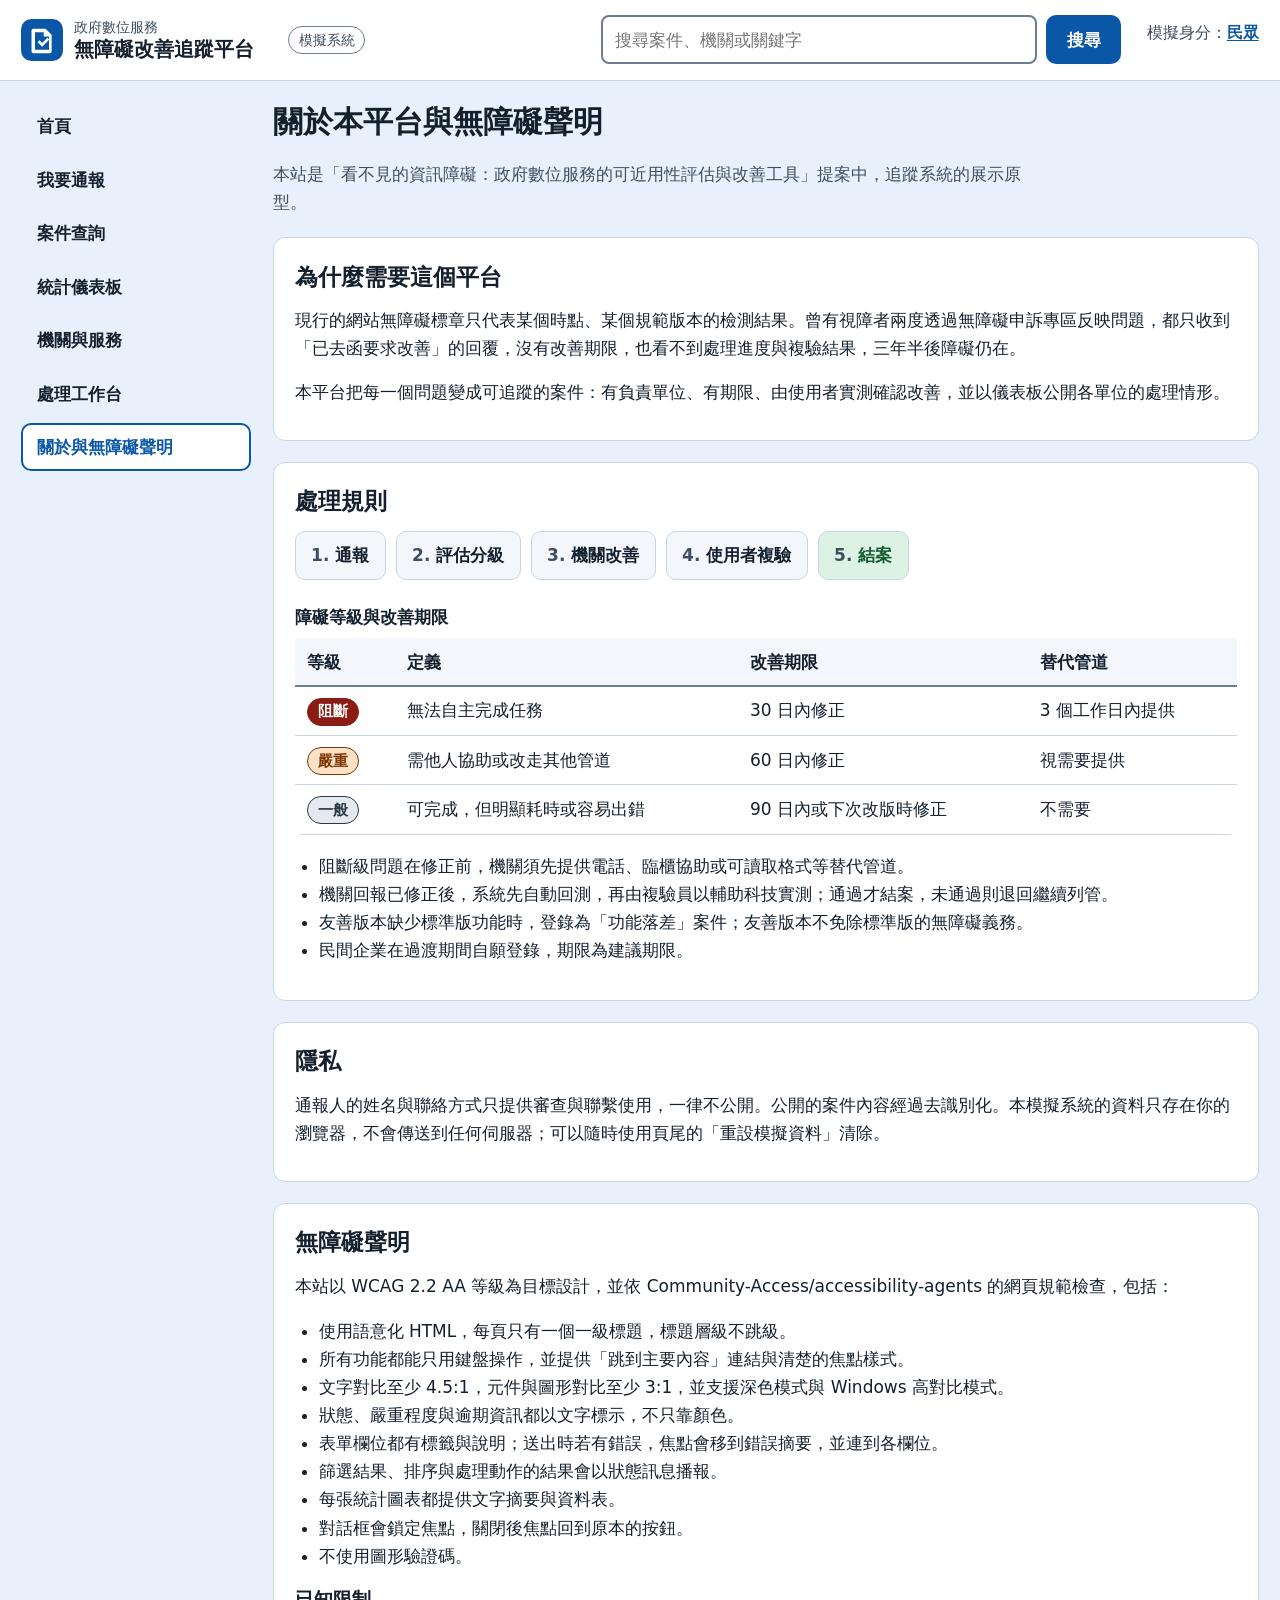
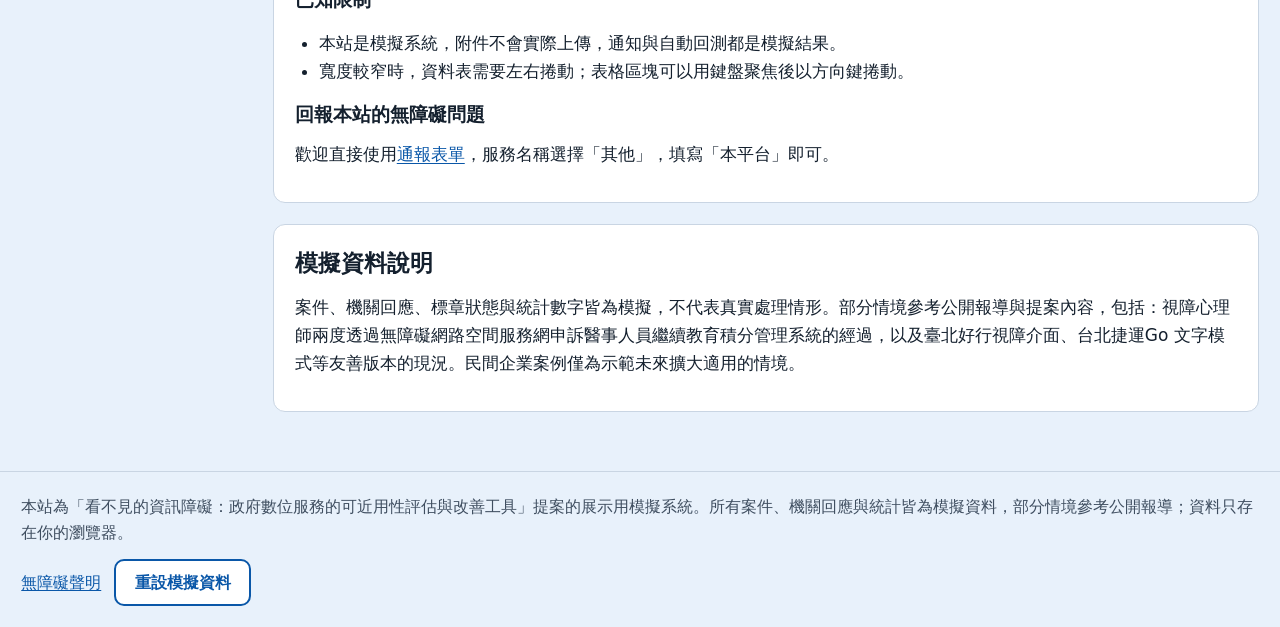
==== about.html @ 0412d22a "website" ====
<!doctype html>
<html lang="zh-Hant-TW">
<head>
  <meta charset="utf-8">
  <meta name="viewport" content="width=device-width, initial-scale=1">
  <title>關於與無障礙聲明｜無障礙改善追蹤平台（模擬）</title>
  <meta name="description" content="平台目的、處理規則、隱私與無障礙聲明。">
  <link rel="stylesheet" href="assets/css/style.css">
  <script src="assets/js/app.js" defer></script>
</head>
<body data-page="about">
  <a class="skip-link" href="#main">跳到主要內容</a>
  <header class="site-header">
    <a class="brand-link" href="index.html">
      <svg class="brand-icon" viewBox="0 0 48 48" aria-hidden="true" focusable="false"><rect class="bg" x="0" y="0" width="48" height="48" rx="12"/><path class="fg" d="M14 11h14l7 7v19a2 2 0 0 1-2 2H14a2 2 0 0 1-2-2V13a2 2 0 0 1 2-2zm2 4v20h16V20h-6v-5zm3 11.5 2.2-2.2 3 3 6-6 2.2 2.2-8.2 8.2z"/></svg>
      <span class="brand-text"><span class="brand-sub">政府數位服務</span><span class="brand-main">無障礙改善追蹤平台</span></span>
    </a>
    <span class="sim-badge">模擬系統</span>
    <form class="header-search" role="search" aria-label="全站搜尋" action="cases.html" method="get">
      <label class="visually-hidden" for="site-q">搜尋案件、機關或關鍵字</label>
      <input id="site-q" name="q" type="search" placeholder="搜尋案件、機關或關鍵字">
      <button type="submit">搜尋</button>
    </form>
    <p class="role-indicator">模擬身分：<a id="role-name" href="workbench.html">民眾</a></p>
  </header>
  <div class="layout">
    <nav class="site-nav" aria-label="主要導覽">
      <ul>
        <li><a href="index.html">首頁</a></li>
        <li><a href="report.html">我要通報</a></li>
        <li><a href="cases.html">案件查詢</a></li>
        <li><a href="dashboard.html">統計儀表板</a></li>
        <li><a href="agencies.html">機關與服務</a></li>
        <li><a href="workbench.html">處理工作台</a></li>
        <li><a href="about.html" aria-current="page">關於與無障礙聲明</a></li>
      </ul>
    </nav>
    <main id="main" tabindex="-1">
      <noscript><p>本模擬系統需要啟用 JavaScript 才能顯示案件資料。</p></noscript>

      <div class="page-head">
        <h1>關於本平台與無障礙聲明</h1>
        <p>本站是「看不見的資訊障礙：政府數位服務的可近用性評估與改善工具」提案中，追蹤系統的展示原型。</p>
      </div>
      <section class="card">
        <h2 id="h-why">為什麼需要這個平台</h2>
        <p>現行的網站無障礙標章只代表某個時點、某個規範版本的檢測結果。曾有視障者兩度透過無障礙申訴專區反映問題，都只收到「已去函要求改善」的回覆，沒有改善期限，也看不到處理進度與複驗結果，三年半後障礙仍在。</p>
        <p>本平台把每一個問題變成可追蹤的案件：有負責單位、有期限、由使用者實測確認改善，並以儀表板公開各單位的處理情形。</p>
      </section>
      <section class="card">
        <h2 id="h-rules">處理規則</h2>
        <ol class="flow"><li>通報</li><li>評估分級</li><li>機關改善</li><li>使用者複驗</li><li class="flow-end">結案</li></ol>
        <div class="table-wrap" role="region" aria-labelledby="sev-caption" tabindex="0">
          <table class="data-table">
            <caption id="sev-caption">障礙等級與改善期限</caption>
            <thead><tr><th scope="col">等級</th><th scope="col">定義</th><th scope="col">改善期限</th><th scope="col">替代管道</th></tr></thead>
            <tbody>
              <tr><th scope="row"><span class="chip sev-block">阻斷</span></th><td>無法自主完成任務</td><td>30 日內修正</td><td>3 個工作日內提供</td></tr>
              <tr><th scope="row"><span class="chip sev-serious">嚴重</span></th><td>需他人協助或改走其他管道</td><td>60 日內修正</td><td>視需要提供</td></tr>
              <tr><th scope="row"><span class="chip sev-normal">一般</span></th><td>可完成，但明顯耗時或容易出錯</td><td>90 日內或下次改版時修正</td><td>不需要</td></tr>
            </tbody>
          </table>
        </div>
        <ul>
          <li>阻斷級問題在修正前，機關須先提供電話、臨櫃協助或可讀取格式等替代管道。</li>
          <li>機關回報已修正後，系統先自動回測，再由複驗員以輔助科技實測；通過才結案，未通過則退回繼續列管。</li>
          <li>友善版本缺少標準版功能時，登錄為「功能落差」案件；友善版本不免除標準版的無障礙義務。</li>
          <li>民間企業在過渡期間自願登錄，期限為建議期限。</li>
        </ul>
      </section>
      <section class="card">
        <h2 id="h-privacy">隱私</h2>
        <p>通報人的姓名與聯絡方式只提供審查與聯繫使用，一律不公開。公開的案件內容經過去識別化。本模擬系統的資料只存在你的瀏覽器，不會傳送到任何伺服器；可以隨時使用頁尾的「重設模擬資料」清除。</p>
      </section>
      <section class="card">
        <h2 id="statement" tabindex="-1">無障礙聲明</h2>
        <p>本站以 <span lang="en">WCAG 2.2</span> AA 等級為目標設計，並依 <span lang="en">Community-Access/accessibility-agents</span> 的網頁規範檢查，包括：</p>
        <ul>
          <li>使用語意化 HTML，每頁只有一個一級標題，標題層級不跳級。</li>
          <li>所有功能都能只用鍵盤操作，並提供「跳到主要內容」連結與清楚的焦點樣式。</li>
          <li>文字對比至少 4.5:1，元件與圖形對比至少 3:1，並支援深色模式與 Windows 高對比模式。</li>
          <li>狀態、嚴重程度與逾期資訊都以文字標示，不只靠顏色。</li>
          <li>表單欄位都有標籤與說明；送出時若有錯誤，焦點會移到錯誤摘要，並連到各欄位。</li>
          <li>篩選結果、排序與處理動作的結果會以狀態訊息播報。</li>
          <li>每張統計圖表都提供文字摘要與資料表。</li>
          <li>對話框會鎖定焦點，關閉後焦點回到原本的按鈕。</li>
          <li>不使用圖形驗證碼。</li>
        </ul>
        <h3>已知限制</h3>
        <ul>
          <li>本站是模擬系統，附件不會實際上傳，通知與自動回測都是模擬結果。</li>
          <li>寬度較窄時，資料表需要左右捲動；表格區塊可以用鍵盤聚焦後以方向鍵捲動。</li>
        </ul>
        <h3>回報本站的無障礙問題</h3>
        <p>歡迎直接使用<a href="report.html">通報表單</a>，服務名稱選擇「其他」，填寫「本平台」即可。</p>
      </section>
      <section class="card">
        <h2 id="h-sources">模擬資料說明</h2>
        <p>案件、機關回應、標章狀態與統計數字皆為模擬，不代表真實處理情形。部分情境參考公開報導與提案內容，包括：視障心理師兩度透過無障礙網路空間服務網申訴醫事人員繼續教育積分管理系統的經過，以及臺北好行視障介面、台北捷運Go 文字模式等友善版本的現況。民間企業案例僅為示範未來擴大適用的情境。</p>
      </section>
    </main>
  </div>
  <footer class="site-footer">
    <p>本站為「看不見的資訊障礙：政府數位服務的可近用性評估與改善工具」提案的展示用模擬系統。所有案件、機關回應與統計皆為模擬資料，部分情境參考公開報導；資料只存在你的瀏覽器。</p>
    <div class="footer-actions">
      <a href="about.html#statement">無障礙聲明</a>
      <button type="button" class="btn-secondary" id="reset-btn">重設模擬資料</button>
    </div>
    <dialog id="reset-dialog" aria-labelledby="reset-title" aria-describedby="reset-desc">
      <h2 id="reset-title">重設模擬資料？</h2>
      <p id="reset-desc">你新增的通報與所有處理紀錄都會清除，回到初始的模擬資料。此動作無法復原。</p>
      <div class="btn-row">
        <button type="button" class="btn-secondary" data-cancel>取消</button>
        <button type="button" class="btn-danger" data-confirm>重設資料</button>
      </div>
    </dialog>
  </footer>
  <div id="live" class="visually-hidden" role="status" aria-live="polite" aria-atomic="true"></div>
</body>
</html>
---- assets/css/style.css ----
/* 政府數位服務無障礙改善追蹤平台（模擬）
   目標：WCAG 2.2 AA。文字對比 4.5:1 以上，元件與圖形 3:1 以上，資訊不只靠顏色。 */

:root {
  color-scheme: light dark;
  --bg: #e8f1fb;
  --surface: #ffffff;
  --surface-2: #f3f7fc;
  --text: #14202e;
  --muted: #3f4e60;
  --link: #0a57a8;
  --primary: #0a57a8;
  --primary-hover: #08467f;
  --on-primary: #ffffff;
  --danger: #a3160c;
  --on-danger: #ffffff;
  --border: #6b7c93;
  --border-soft: #c9d5e3;
  --focus: #0b3d91;
  --focus-halo: #ffd54a;
  --kpi-blue: #dceaff;
  --kpi-green: #dcf2e3;
  --kpi-red: #fce1df;
  --kpi-purple: #ece3fb;
  --chip-new-bg: #e6eaf0; --chip-new: #2b3746;
  --chip-fixing-bg: #dceaff; --chip-fixing: #0b3d91;
  --chip-retest-bg: #fff1c2; --chip-retest: #5c4300;
  --chip-failed-bg: #fce1df; --chip-failed: #8a1c14;
  --chip-closed-bg: #dcf2e3; --chip-closed: #135c30;
  --sev-block-bg: #8a1c14; --sev-block: #ffffff;
  --sev-serious-bg: #ffe2c6; --sev-serious: #7a3500;
  --sev-normal-bg: #e6eaf0; --sev-normal: #2b3746;
  --overdue: #a3160c;
  --notice-success-bg: #dcf2e3; --notice-success: #135c30;
  --notice-warn-bg: #fff1c2; --notice-warn: #5c4300;
  --notice-error-bg: #fce1df; --notice-error: #8a1c14;
  --s1: #0a57a8; --s2: #b14a00; --s3: #1b7a52; --s4: #6e3aa6; --s5: #5a6575;
  --grid: #c9d5e3;
  --radius: 12px;
  --font: system-ui, -apple-system, "Segoe UI", "Microsoft JhengHei", "PingFang TC", "Noto Sans TC", sans-serif;
}

@media (prefers-color-scheme: dark) {
  :root {
    --bg: #0e1620;
    --surface: #16212d;
    --surface-2: #1c2a38;
    --text: #e9eff6;
    --muted: #b9c6d4;
    --link: #8cc4ff;
    --primary: #8cc4ff;
    --primary-hover: #b5d9ff;
    --on-primary: #0e1620;
    --danger: #ffb4ab;
    --on-danger: #410e0b;
    --border: #8394aa;
    --border-soft: #2e3f52;
    --focus: #ffd54a;
    --focus-halo: #0e1620;
    --kpi-blue: #17345c;
    --kpi-green: #133d26;
    --kpi-red: #5a1a15;
    --kpi-purple: #33245a;
    --chip-new-bg: #2a3746; --chip-new: #e3e9f0;
    --chip-fixing-bg: #17345c; --chip-fixing: #cfe3ff;
    --chip-retest-bg: #4a3a00; --chip-retest: #ffe7a0;
    --chip-failed-bg: #5a1a15; --chip-failed: #ffd3ce;
    --chip-closed-bg: #133d26; --chip-closed: #c8f0d6;
    --sev-block-bg: #f2b8b5; --sev-block: #410e0b;
    --sev-serious-bg: #5a2e00; --sev-serious: #ffd7b0;
    --sev-normal-bg: #2a3746; --sev-normal: #e3e9f0;
    --overdue: #ffb4ab;
    --notice-success-bg: #133d26; --notice-success: #c8f0d6;
    --notice-warn-bg: #4a3a00; --notice-warn: #ffe7a0;
    --notice-error-bg: #5a1a15; --notice-error: #ffd3ce;
    --s1: #8cc4ff; --s2: #ffb070; --s3: #6fd6a6; --s4: #cda8f5; --s5: #b9c6d4;
    --grid: #2e3f52;
  }
}

*, *::before, *::after { box-sizing: border-box; }
html { font-size: 106.25%; scroll-padding-top: 1rem; }
body {
  margin: 0;
  font-family: var(--font);
  line-height: 1.65;
  color: var(--text);
  background: var(--bg);
}
img, svg { max-width: 100%; }
a { color: var(--link); text-underline-offset: 0.15em; }
a:hover { text-decoration-thickness: 2px; }
h1, h2, h3, h4 { line-height: 1.35; margin: 0 0 0.6em; }
h1 { font-size: 1.75rem; }
h2 { font-size: 1.35rem; margin-top: 0.2em; }
h3 { font-size: 1.12rem; }
p { margin: 0 0 0.9em; }
ul, ol { padding-left: 1.4em; }
[lang="en"] { font-family: var(--font); }

:focus-visible {
  outline: 3px solid var(--focus);
  outline-offset: 2px;
  box-shadow: 0 0 0 6px var(--focus-halo);
}
main:focus, [tabindex="-1"]:focus { outline: none; box-shadow: none; }
[tabindex="-1"]:focus-visible { outline: 3px solid var(--focus); outline-offset: 2px; }

.visually-hidden {
  position: absolute !important;
  width: 1px; height: 1px;
  padding: 0; margin: -1px;
  overflow: hidden; clip: rect(0 0 0 0);
  white-space: nowrap; border: 0;
}

.skip-link {
  position: absolute;
  left: 1rem; top: -100px;
  z-index: 100;
  padding: 0.6rem 1rem;
  background: var(--surface);
  color: var(--link);
  border: 2px solid var(--focus);
  border-radius: 8px;
  font-weight: 700;
}
.skip-link:focus { top: 0.75rem; }

/* ---------- 版頭 ---------- */
.site-header {
  display: flex;
  flex-wrap: wrap;
  align-items: center;
  gap: 0.75rem 1.5rem;
  padding: 0.9rem 1.25rem;
  background: var(--surface);
  border-bottom: 1px solid var(--border-soft);
}
.brand-link {
  display: inline-flex;
  align-items: center;
  gap: 0.65rem;
  color: var(--text);
  text-decoration: none;
}
.brand-link:hover .brand-main { text-decoration: underline; }
.brand-icon { width: 42px; height: 42px; flex: none; }
.brand-icon .bg { fill: var(--primary); }
.brand-icon .fg { fill: var(--on-primary); }
.brand-text { display: flex; flex-direction: column; line-height: 1.3; }
.brand-sub { font-size: 0.85rem; color: var(--muted); }
.brand-main { font-size: 1.15rem; font-weight: 700; }
.sim-badge {
  display: inline-block;
  margin-left: 0.5rem;
  padding: 0.1rem 0.55rem;
  border: 1px solid var(--border);
  border-radius: 999px;
  font-size: 0.8rem;
  color: var(--muted);
}
.header-search { display: flex; gap: 0.5rem; flex: 1 1 280px; max-width: 520px; margin-left: auto; }
.header-search input { flex: 1; min-width: 0; }
.role-indicator { font-size: 0.92rem; color: var(--muted); }
.role-indicator a { font-weight: 700; }

/* ---------- 版面 ---------- */
.layout {
  display: grid;
  grid-template-columns: 230px minmax(0, 1fr);
  gap: 1.25rem;
  max-width: 1360px;
  margin: 0 auto;
  padding: 1.25rem;
}
.site-nav ul { list-style: none; margin: 0; padding: 0; display: flex; flex-direction: column; gap: 0.3rem; }
.site-nav a {
  display: block;
  padding: 0.6rem 0.9rem;
  border-radius: 10px;
  color: var(--text);
  text-decoration: none;
  font-weight: 600;
  min-height: 44px;
}
.site-nav a:hover { background: var(--surface); text-decoration: underline; }
.site-nav a[aria-current="page"] {
  background: var(--surface);
  color: var(--link);
  box-shadow: inset 0 0 0 2px var(--primary);
}
main { min-width: 0; }
.page-head { margin-bottom: 1.25rem; }
.page-head p { color: var(--muted); max-width: 70ch; }

@media (max-width: 900px) {
  .layout { grid-template-columns: minmax(0, 1fr); padding: 1rem; }
  .site-nav ul { flex-direction: row; flex-wrap: wrap; }
  .site-nav a { background: var(--surface); }
  .header-search { margin-left: 0; max-width: none; }
}

.site-footer {
  max-width: 1360px;
  margin: 1rem auto 0;
  padding: 1.25rem;
  border-top: 1px solid var(--border-soft);
  color: var(--muted);
  font-size: 0.92rem;
}
.site-footer .footer-actions { display: flex; flex-wrap: wrap; gap: 0.75rem; align-items: center; margin-top: 0.5rem; }

/* ---------- 卡片與區塊 ---------- */
.card, .chart-card {
  background: var(--surface);
  border: 1px solid var(--border-soft);
  border-radius: var(--radius);
  padding: 1.1rem 1.25rem;
  margin-bottom: 1.25rem;
}
.grid-2 { display: grid; grid-template-columns: repeat(auto-fit, minmax(min(100%, 420px), 1fr)); gap: 1.25rem; }
.grid-3 { display: grid; grid-template-columns: repeat(auto-fit, minmax(min(100%, 300px), 1fr)); gap: 1.25rem; }
.grid-2 > *, .grid-3 > * { margin-bottom: 0; }
.stack > * + * { margin-top: 1.25rem; }

.kpi-grid { display: grid; grid-template-columns: repeat(auto-fit, minmax(min(100%, 130px), 1fr)); gap: 1rem; margin: 0 0 1.25rem; padding: 0; list-style: none; }
.kpi {
  border-radius: var(--radius);
  padding: 1rem 1.1rem;
  border: 1px solid var(--border-soft);
}
.kpi-blue { background: var(--kpi-blue); }
.kpi-green { background: var(--kpi-green); }
.kpi-red { background: var(--kpi-red); }
.kpi-purple { background: var(--kpi-purple); }
.kpi-plain { background: var(--surface); }
.kpi .kpi-label { font-weight: 700; margin: 0; }
.kpi .kpi-value { font-size: clamp(1.6rem, 4vw, 2.1rem); font-weight: 800; line-height: 1.2; margin: 0.2rem 0; }
.kpi .kpi-note { margin: 0; font-size: 0.92rem; }

/* ---------- 標籤 ---------- */
.chip {
  display: inline-block;
  padding: 0.05rem 0.6rem;
  border-radius: 999px;
  border: 1px solid currentColor;
  font-size: 0.88rem;
  font-weight: 700;
  white-space: nowrap;
}
.status-new { background: var(--chip-new-bg); color: var(--chip-new); }
.status-fixing { background: var(--chip-fixing-bg); color: var(--chip-fixing); }
.status-retest { background: var(--chip-retest-bg); color: var(--chip-retest); }
.status-failed { background: var(--chip-failed-bg); color: var(--chip-failed); }
.status-closed { background: var(--chip-closed-bg); color: var(--chip-closed); }
.sev-block { background: var(--sev-block-bg); color: var(--sev-block); border-color: var(--sev-block-bg); }
.sev-serious { background: var(--sev-serious-bg); color: var(--sev-serious); }
.sev-normal { background: var(--sev-normal-bg); color: var(--sev-normal); }
.sev-none { background: transparent; color: var(--muted); border-style: dashed; }
.tag-overdue {
  display: inline-block;
  margin: 0.15rem 0.35rem 0 0;
  color: var(--overdue);
  font-weight: 700;
  font-size: 0.9rem;
  white-space: nowrap;
}
.tag-overdue::before { content: "!" / ""; display: inline-block; margin-right: 0.3em; padding: 0 0.42em; border: 2px solid currentColor; border-radius: 50%; font-size: 0.75rem; line-height: 1.3; }
.tag-gap { display: inline-block; padding: 0.05rem 0.5rem; border: 1px dashed var(--border); border-radius: 6px; font-size: 0.85rem; color: var(--muted); }

/* ---------- 按鈕與表單 ---------- */
.btn, button, input[type="submit"] {
  display: inline-flex;
  align-items: center;
  justify-content: center;
  gap: 0.4rem;
  min-height: 44px;
  padding: 0.5rem 1.1rem;
  border-radius: 10px;
  border: 2px solid var(--primary);
  background: var(--primary);
  color: var(--on-primary);
  font: inherit;
  font-weight: 700;
  cursor: pointer;
  text-decoration: none;
}
.btn:hover, button:hover { background: var(--primary-hover); border-color: var(--primary-hover); }
.btn-secondary, button.btn-secondary { background: var(--surface); color: var(--link); }
.btn-secondary:hover, button.btn-secondary:hover { background: var(--surface-2); color: var(--link); }
.btn-danger, button.btn-danger { background: var(--danger); border-color: var(--danger); color: var(--on-danger); }
.btn-link { background: none; border: none; color: var(--link); text-decoration: underline; padding: 0.4rem 0.2rem; min-height: 44px; font-weight: 600; }
.btn-link:hover { background: none; text-decoration-thickness: 2px; }
.btn-row { display: flex; flex-wrap: wrap; gap: 0.75rem; align-items: center; }

label, legend { font-weight: 700; }
input[type="text"], input[type="search"], input[type="email"], input[type="tel"], input[type="url"], input[type="date"], select, textarea {
  width: 100%;
  min-height: 44px;
  padding: 0.5rem 0.7rem;
  border: 2px solid var(--border);
  border-radius: 8px;
  background: var(--surface);
  color: var(--text);
  font: inherit;
}
textarea { min-height: 7rem; resize: vertical; }
input[type="checkbox"], input[type="radio"] { width: 1.3rem; height: 1.3rem; margin: 0.2rem 0 0; flex: none; accent-color: var(--primary); }
.field { margin-bottom: 1.15rem; }
.field > label { display: block; margin-bottom: 0.3rem; }
.hint { display: block; color: var(--muted); font-size: 0.92rem; margin: 0.1rem 0 0.4rem; font-weight: 400; }
.req { color: var(--danger); }
fieldset { border: 1px solid var(--border-soft); border-radius: var(--radius); padding: 0.8rem 1rem 0.4rem; margin: 0 0 1.15rem; min-width: 0; }
legend { padding: 0 0.3rem; }
.choice { display: flex; gap: 0.6rem; align-items: flex-start; margin-bottom: 0.6rem; }
.choice label { font-weight: 600; }
.choice .hint { margin: 0; }
.choice-grid { display: grid; grid-template-columns: repeat(auto-fit, minmax(min(100%, 190px), 1fr)); gap: 0 1rem; }
[aria-invalid="true"] { border-color: var(--danger) !important; box-shadow: 0 0 0 1px var(--danger); }
.error-msg { display: block; color: var(--danger); font-weight: 700; margin: 0.3rem 0 0; }
.error-msg::before { content: "錯誤："; }
.form-grid { display: grid; grid-template-columns: repeat(auto-fit, minmax(min(100%, 260px), 1fr)); gap: 0 1.25rem; }
.filters { display: grid; grid-template-columns: repeat(auto-fit, minmax(min(100%, 200px), 1fr)); gap: 0 1rem; align-items: end; }

.notice { border-radius: var(--radius); padding: 0.9rem 1.1rem; margin: 0 0 1.25rem; border: 2px solid currentColor; }
.notice p:last-child { margin-bottom: 0; }
.notice-success { background: var(--notice-success-bg); color: var(--notice-success); }
.notice-warn { background: var(--notice-warn-bg); color: var(--notice-warn); }
.notice-error { background: var(--notice-error-bg); color: var(--notice-error); }
.notice a { color: inherit; font-weight: 700; }
.error-summary h2 { font-size: 1.15rem; }

/* ---------- 表格 ---------- */
.table-wrap { overflow-x: auto; border-radius: 8px; }
.table-wrap:focus-visible { outline-offset: 2px; }
.data-table { width: 100%; border-collapse: collapse; background: var(--surface); }
.data-table caption { text-align: left; font-weight: 700; padding: 0.4rem 0; }
.data-table th, .data-table td { padding: 0.55rem 0.7rem; border-bottom: 1px solid var(--border-soft); text-align: left; vertical-align: top; }
.data-table thead th { background: var(--surface-2); border-bottom: 2px solid var(--border); white-space: nowrap; }
.data-table .num { text-align: right; font-variant-numeric: tabular-nums; }
.data-table tbody th { font-weight: 600; }
.sort-btn { background: none; border: none; color: var(--text); padding: 0.2rem 0.3rem; min-height: 32px; font-weight: 700; gap: 0.35rem; }
.sort-btn:hover { background: none; text-decoration: underline; }
.sort-ind { font-size: 0.8rem; color: var(--muted); font-weight: 400; }

/* ---------- 定義清單與時間軸 ---------- */
.summary-grid { display: grid; grid-template-columns: repeat(auto-fit, minmax(min(100%, 240px), 1fr)); gap: 0.8rem 1.25rem; margin: 0; }
.summary-grid div { border-left: 3px solid var(--border-soft); padding-left: 0.7rem; }
.summary-grid dt { font-weight: 700; color: var(--muted); font-size: 0.92rem; }
.summary-grid dd { margin: 0; }
.timeline { list-style: none; margin: 0; padding: 0; }
.timeline li { position: relative; padding: 0 0 1rem 1.6rem; border-left: 2px solid var(--border-soft); margin-left: 0.5rem; }
.timeline li::before { content: ""; position: absolute; left: -0.55rem; top: 0.35rem; width: 0.9rem; height: 0.9rem; border-radius: 50%; background: var(--surface); border: 3px solid var(--border); }
.timeline li.ev-pass::before { border-color: var(--chip-closed); background: var(--chip-closed); }
.timeline li.ev-fail::before { border-color: var(--chip-failed); background: var(--chip-failed); }
.timeline li.ev-legacy { color: var(--muted); }
.timeline .ev-head { font-weight: 700; }
.timeline time { font-variant-numeric: tabular-nums; }
pre.sr-log { background: var(--surface-2); border: 1px solid var(--border-soft); border-radius: 8px; padding: 0.8rem 1rem; white-space: pre-wrap; font-family: ui-monospace, "Cascadia Mono", Consolas, monospace; font-size: 0.95rem; }

.flow { list-style: none; display: flex; flex-wrap: wrap; gap: 0.6rem; padding: 0; margin: 0 0 1rem; counter-reset: flow; }
.flow li { counter-increment: flow; background: var(--surface-2); border: 1px solid var(--border-soft); border-radius: 10px; padding: 0.55rem 0.9rem; font-weight: 700; }
.flow li::before { content: counter(flow) ". "; color: var(--muted); }
.flow li.flow-end { background: var(--chip-closed-bg); color: var(--chip-closed); }

/* ---------- 圖表 ---------- */
.chart-holder { width: 100%; }
.chart { display: block; max-width: 100%; height: auto; margin: 0.4rem 0 0.6rem; }
.chart text { fill: var(--text); font-size: 14px; font-family: var(--font); }
.chart .small { font-size: 13px; }
.chart .value-label { font-weight: 700; }
.chart .donut-total { font-size: 30px; font-weight: 800; }
.chart .grid { stroke: var(--grid); stroke-width: 1; }
.chart-summary { color: var(--muted); font-size: 0.95rem; }
.series-1 { fill: var(--s1); stroke: var(--s1); }
.series-2 { fill: var(--s2); stroke: var(--s2); }
.series-3 { fill: var(--s3); stroke: var(--s3); }
.series-4 { fill: var(--s4); stroke: var(--s4); }
.series-5 { fill: var(--s5); stroke: var(--s5); }
.bar { stroke: none; }
.line { fill: none; stroke-width: 3; }
.dash-2 { stroke-dasharray: 8 4; }
.dash-3 { stroke-dasharray: 2 4; }
.dash-4 { stroke-dasharray: 12 4 2 4; }
.marker { stroke: var(--surface); stroke-width: 1.5; }
.slice { stroke: var(--surface); stroke-width: 3; }
.legend { list-style: none; display: flex; flex-wrap: wrap; gap: 0.4rem 1.2rem; padding: 0; margin: 0 0 0.6rem; }
.legend li { display: inline-flex; align-items: center; gap: 0.45rem; }
.legend-values { flex-direction: column; }
.chart-data summary { cursor: pointer; font-weight: 700; color: var(--link); min-height: 44px; display: flex; align-items: center; }
.chart-data[open] summary { margin-bottom: 0.4rem; }
.chart-row { display: flex; flex-wrap: wrap; gap: 1rem 2rem; align-items: center; }

/* ---------- 對話框 ---------- */
dialog {
  border: 2px solid var(--border);
  border-radius: var(--radius);
  padding: 1.25rem 1.4rem;
  max-width: min(92vw, 520px);
  background: var(--surface);
  color: var(--text);
}
dialog::backdrop { background: rgba(8, 15, 25, 0.6); }

/* ---------- 其他 ---------- */
.muted { color: var(--muted); }
.list-plain { list-style: none; padding: 0; margin: 0; }
.list-plain li + li { margin-top: 0.6rem; }
.task-list li { padding: 0.7rem 0; border-bottom: 1px solid var(--border-soft); }
.case-meta { display: flex; flex-wrap: wrap; gap: 0.4rem 0.6rem; align-items: center; margin: 0 0 1rem; }
.compare th[scope="row"] { white-space: nowrap; }
.inline-form { display: flex; flex-wrap: wrap; gap: 0.6rem; align-items: flex-end; }
.inline-form .field { margin: 0; flex: 1 1 220px; }
noscript p { padding: 1rem; background: var(--notice-warn-bg); color: var(--notice-warn); }

@media (forced-colors: active) {
  .chip, .kpi, .card, .chart-card, .flow li { border: 1px solid CanvasText; }
  .chart text { fill: CanvasText; }
  .tag-overdue::before { border-color: CanvasText; }
  :focus-visible { outline: 3px solid Highlight; box-shadow: none; }
}
@media print {
  .site-nav, .header-search, .site-footer .footer-actions, .skip-link { display: none; }
  .layout { display: block; }
}
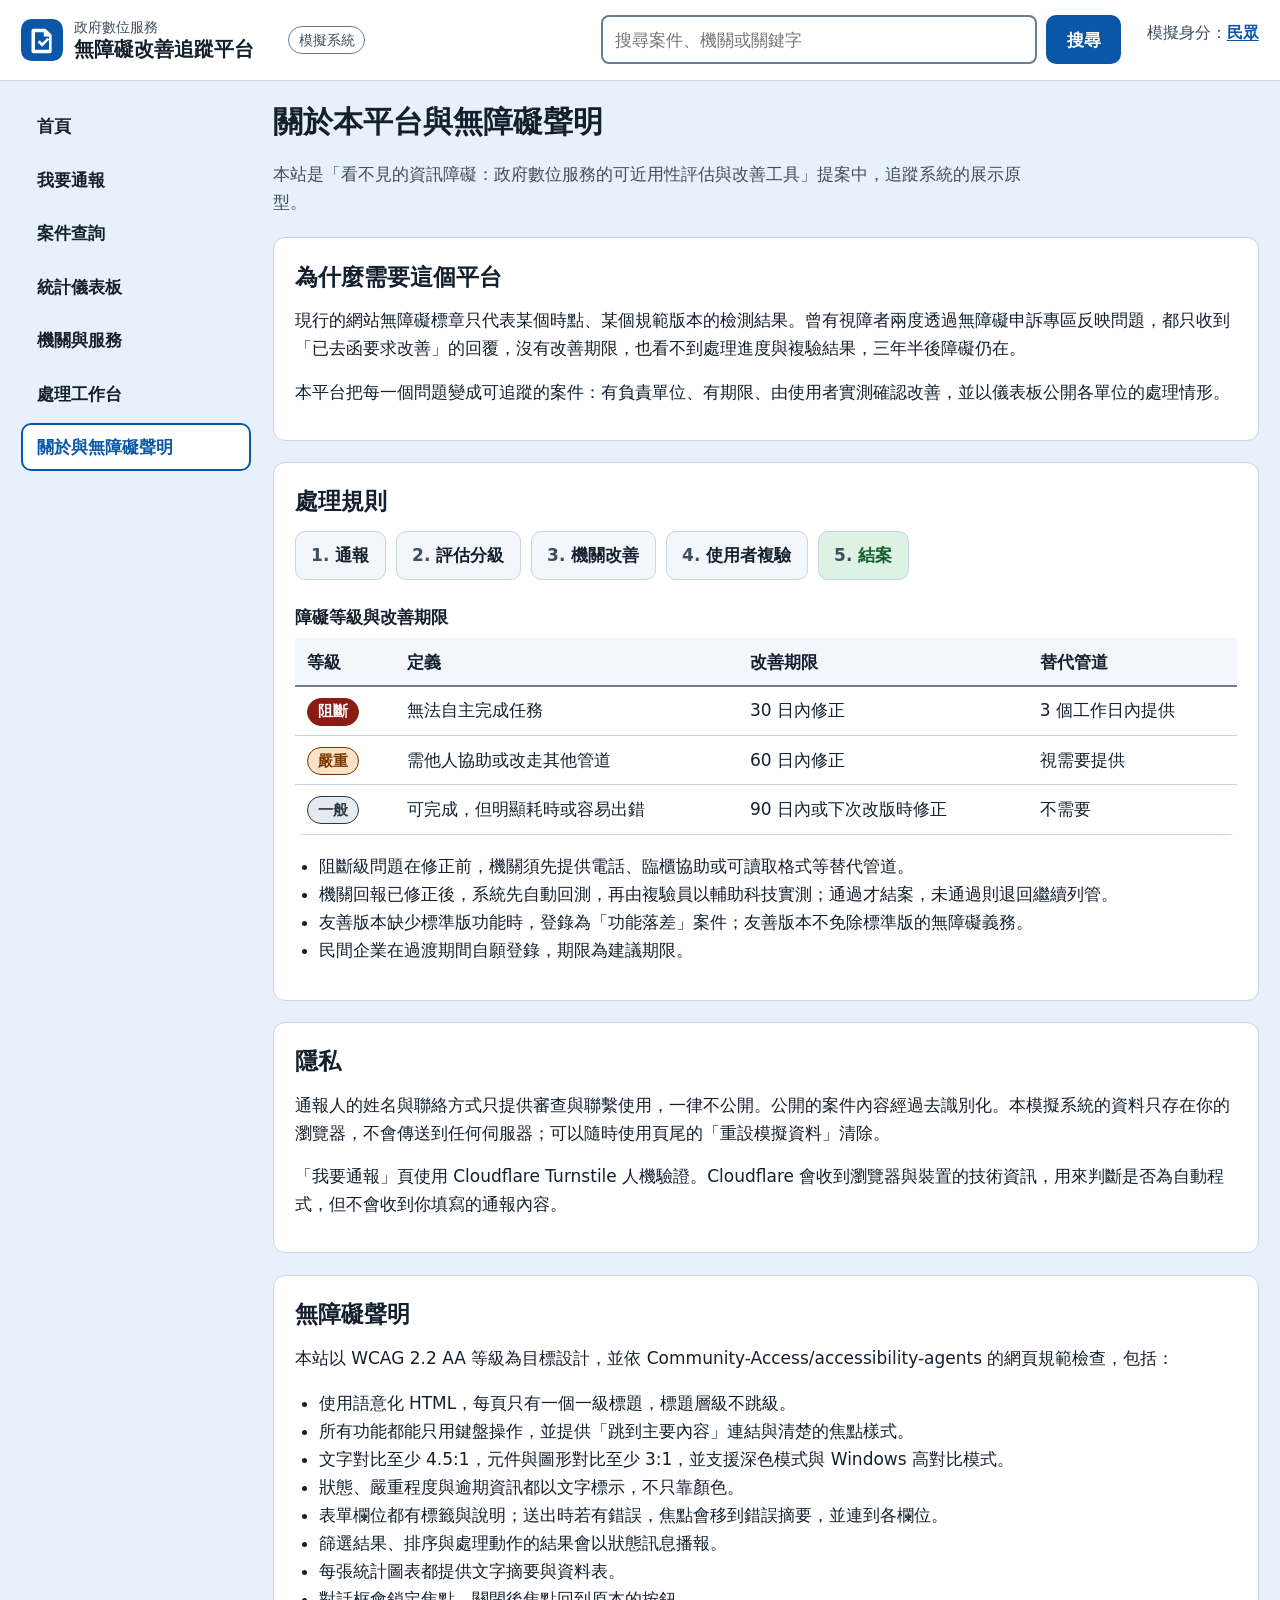
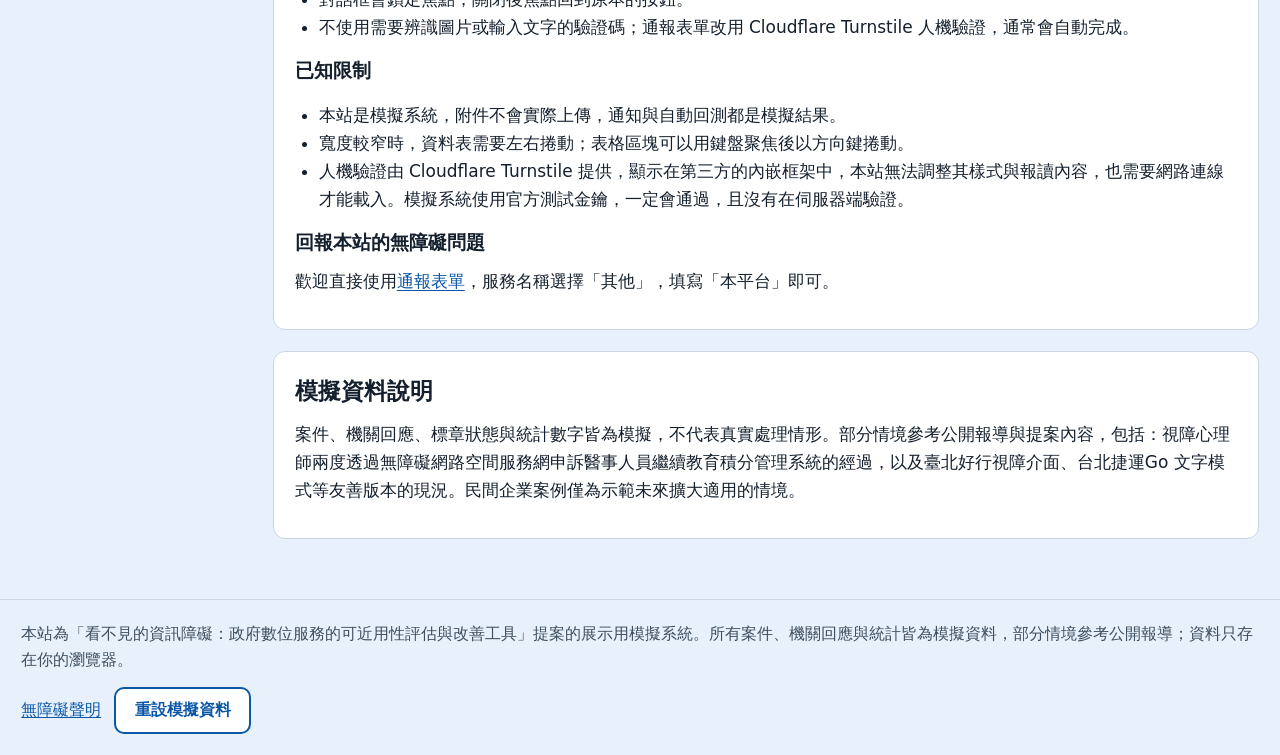
==== commit ff124ce1: "cloudflare captcha" ====
--- a/about.html
+++ b/about.html
@@ -71,6 +71,7 @@
       <section class="card">
         <h2 id="h-privacy">隱私</h2>
         <p>通報人的姓名與聯絡方式只提供審查與聯繫使用，一律不公開。公開的案件內容經過去識別化。本模擬系統的資料只存在你的瀏覽器，不會傳送到任何伺服器；可以隨時使用頁尾的「重設模擬資料」清除。</p>
+        <p>「我要通報」頁使用 <span lang="en">Cloudflare Turnstile</span> 人機驗證。<span lang="en">Cloudflare</span> 會收到瀏覽器與裝置的技術資訊，用來判斷是否為自動程式，但不會收到你填寫的通報內容。</p>
       </section>
       <section class="card">
         <h2 id="statement" tabindex="-1">無障礙聲明</h2>
@@ -84,12 +85,13 @@
           <li>篩選結果、排序與處理動作的結果會以狀態訊息播報。</li>
           <li>每張統計圖表都提供文字摘要與資料表。</li>
           <li>對話框會鎖定焦點，關閉後焦點回到原本的按鈕。</li>
-          <li>不使用圖形驗證碼。</li>
+          <li>不使用需要辨識圖片或輸入文字的驗證碼；通報表單改用 <span lang="en">Cloudflare Turnstile</span> 人機驗證，通常會自動完成。</li>
         </ul>
         <h3>已知限制</h3>
         <ul>
           <li>本站是模擬系統，附件不會實際上傳，通知與自動回測都是模擬結果。</li>
           <li>寬度較窄時，資料表需要左右捲動；表格區塊可以用鍵盤聚焦後以方向鍵捲動。</li>
+          <li>人機驗證由 <span lang="en">Cloudflare Turnstile</span> 提供，顯示在第三方的內嵌框架中，本站無法調整其樣式與報讀內容，也需要網路連線才能載入。模擬系統使用官方測試金鑰，一定會通過，且沒有在伺服器端驗證。</li>
         </ul>
         <h3>回報本站的無障礙問題</h3>
         <p>歡迎直接使用<a href="report.html">通報表單</a>，服務名稱選擇「其他」，填寫「本平台」即可。</p>
